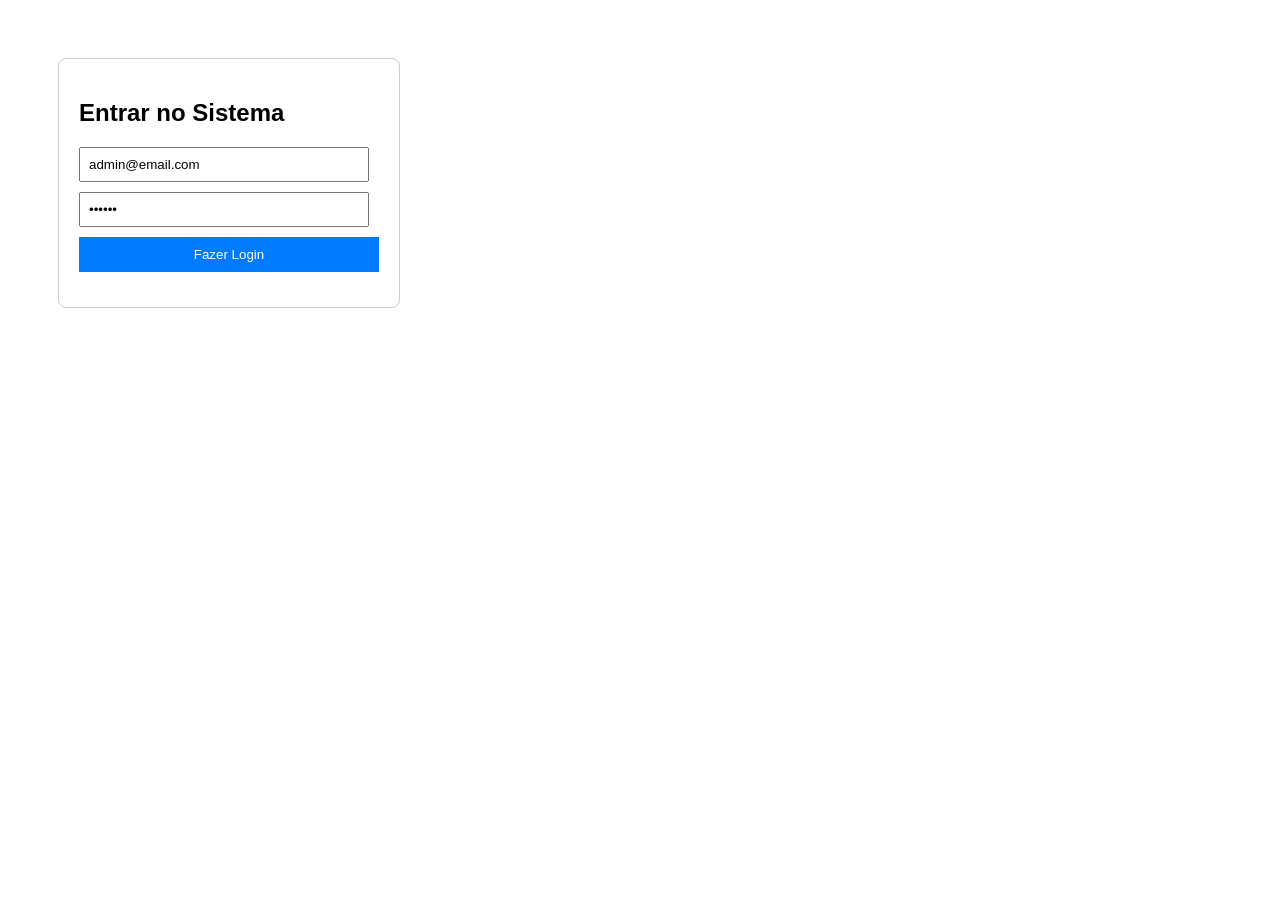
==== sistema-gestao/frontend/index.html @ c722d7df "feat: implement SPA frontend with jQuery, client CRUD, and pagination" ====
<!DOCTYPE html>
<html lang="pt-BR">
<head>
    <meta charset="UTF-8">
    <meta name="viewport" content="width=device-width, initial-scale=1.0">
    <title>Dashboard - GestãoPro</title>
    <script src="https://code.jquery.com/jquery-3.7.1.min.js"></script>
    <script src="https://cdn.jsdelivr.net/npm/bootstrap@5.3.2/dist/js/bootstrap.bundle.min.js"></script>
    <link href="https://cdn.jsdelivr.net/npm/bootstrap@5.3.2/dist/css/bootstrap.min.css" rel="stylesheet">
    <link rel="stylesheet" href="css/style.css">
    <script src="js/auth.js"></script>
    <script src="js/app.js"></script>
</head>
<body class="bg-light">
    

    <nav class="navbar navbar-expand-lg navbar-dark bg-dark shadow-sm">
        <div class="container">
            <a class="navbar-brand fw-bold" href="#">GestãoPro</a>
            <button class="navbar-toggler" type="button" data-bs-toggle="collapse" data-bs-target="#menuPrincipal">
                <span class="navbar-toggler-icon"></span>
            </button>
            <div class="collapse navbar-collapse" id="menuPrincipal">
                <ul class="navbar-nav me-auto">
                    <li class="nav-item">
                        <a class="nav-link active" id="menu-clientes">Clientes</a>
                    </li>
                    <li class="nav-item">
                        <a class="nav-link" id="menu-faturas">Faturas</a>
                    </li>
                </ul>
                <button class="btn btn-outline-danger btn-sm" id="btn-logout">Sair</button>
            </div>
        </div>
    </nav>
    <div class="modal fade" id="modalEditarCliente" tabindex="-1" aria-hidden="true">
        <div class="modal-dialog">
            <div class="modal-content">
                <div class="modal-header">
                    <h5 class="modal-title">Editar Cliente</h5>
                    <button type="button" class="btn-close" data-bs-dismiss="modal" aria-label="Fechar"></button>
                </div>
                <div class="modal-body">
                    <form id="formEditarCliente">
                        <input type="hidden" id="edit-client-id">
                            
                        <div class="mb-3">
                            <label for="edit-name" class="form-label">Nome</label>
                            <input type="text" class="form-control" id="edit-name" required>
                        </div>
                        <div class="mb-3">
                            <label for="edit-email" class="form-label">E-mail</label>
                            <input type="email" class="form-control" id="edit-email" required>
                        </div>
                        <div class="mb-3">
                            <label for="edit-phone" class="form-label">Telefone</label>
                            <input type="text" class="form-control" id="edit-phone">
                        </div>
                        <button type="submit" class="btn btn-primary w-100">Salvar Alterações</button>
                    </form>
                </div>
            </div>
        </div>
    </div>

    <main class="container mt-5">
        
        <section id="tela-clientes">
            <div class="d-flex justify-content-between align-items-center mb-4">
                <h2>Meus Clientes</h2>
                <button class="btn btn-primary" id="btn-novo-cliente">+ Novo Cliente</button>
            </div>
            
            <div class="card shadow-sm">
                <div class="card-body">
                    <table class="table table-hover align-middle">
                        <thead class="table-light">
                            <tr>
                                <th>ID</th>
                                <th>Nome</th>
                                <th>E-mail</th>
                                <th>Telefone</th>
                                <th class="text-end">Ações</th>
                            </tr>
                        </thead>
                        <tbody id="tabela-clientes">
                            <tr>
                                <td colspan="5" class="text-center text-muted py-3">Carregando clientes...</td>
                            </tr>
                        </tbody>
                    </table>
                    <nav aria-label="Navegação de clientes" class="mt-4">
                        <ul class="pagination justify-content-center" id="paginacao-clientes">
                            </ul>
                    </nav>
                </div>
            </div>
        </section>

        <section id="tela-faturas" class="d-none">
            <div class="d-flex justify-content-between align-items-center mb-4">
                <h2>Minhas Faturas</h2>
                <button class="btn btn-success" id="btn-nova-fatura">+ Nova Fatura</button>
            </div>
            
            <div class="card shadow-sm">
                <div class="card-body">
                    <table class="table table-hover align-middle">
                        <thead class="table-light">
                            <tr>
                                <th>ID</th>
                                <th>Cliente (ID)</th>
                                <th>Valor (R$)</th>
                                <th>Status</th>
                                <th>Vencimento</th>
                                <th class="text-end">Ações</th>
                            </tr>
                        </thead>
                        <tbody id="tabela-faturas">
                            <tr>
                                <td colspan="6" class="text-center text-muted py-3">Carregando faturas...</td>
                            </tr>
                        </tbody>
                    </table>
                </div>
            </div>
        </section>

    </main>
    
    </body>
</html>
---- sistema-gestao/frontend/css/style.css ----
/* css/style.css */

body {
    background-color: #f8f9fa; /* Um cinza bem clarinho pro fundo */
}

/* Transforma o ponteiro do mouse nos links da Navbar que não tem href */
.nav-link {
    cursor: pointer;
}

/* Dá um efeito suave quando as linhas da tabela forem passadas pelo mouse */
.table-hover tbody tr {
    transition: background-color 0.2s ease-in-out;
}
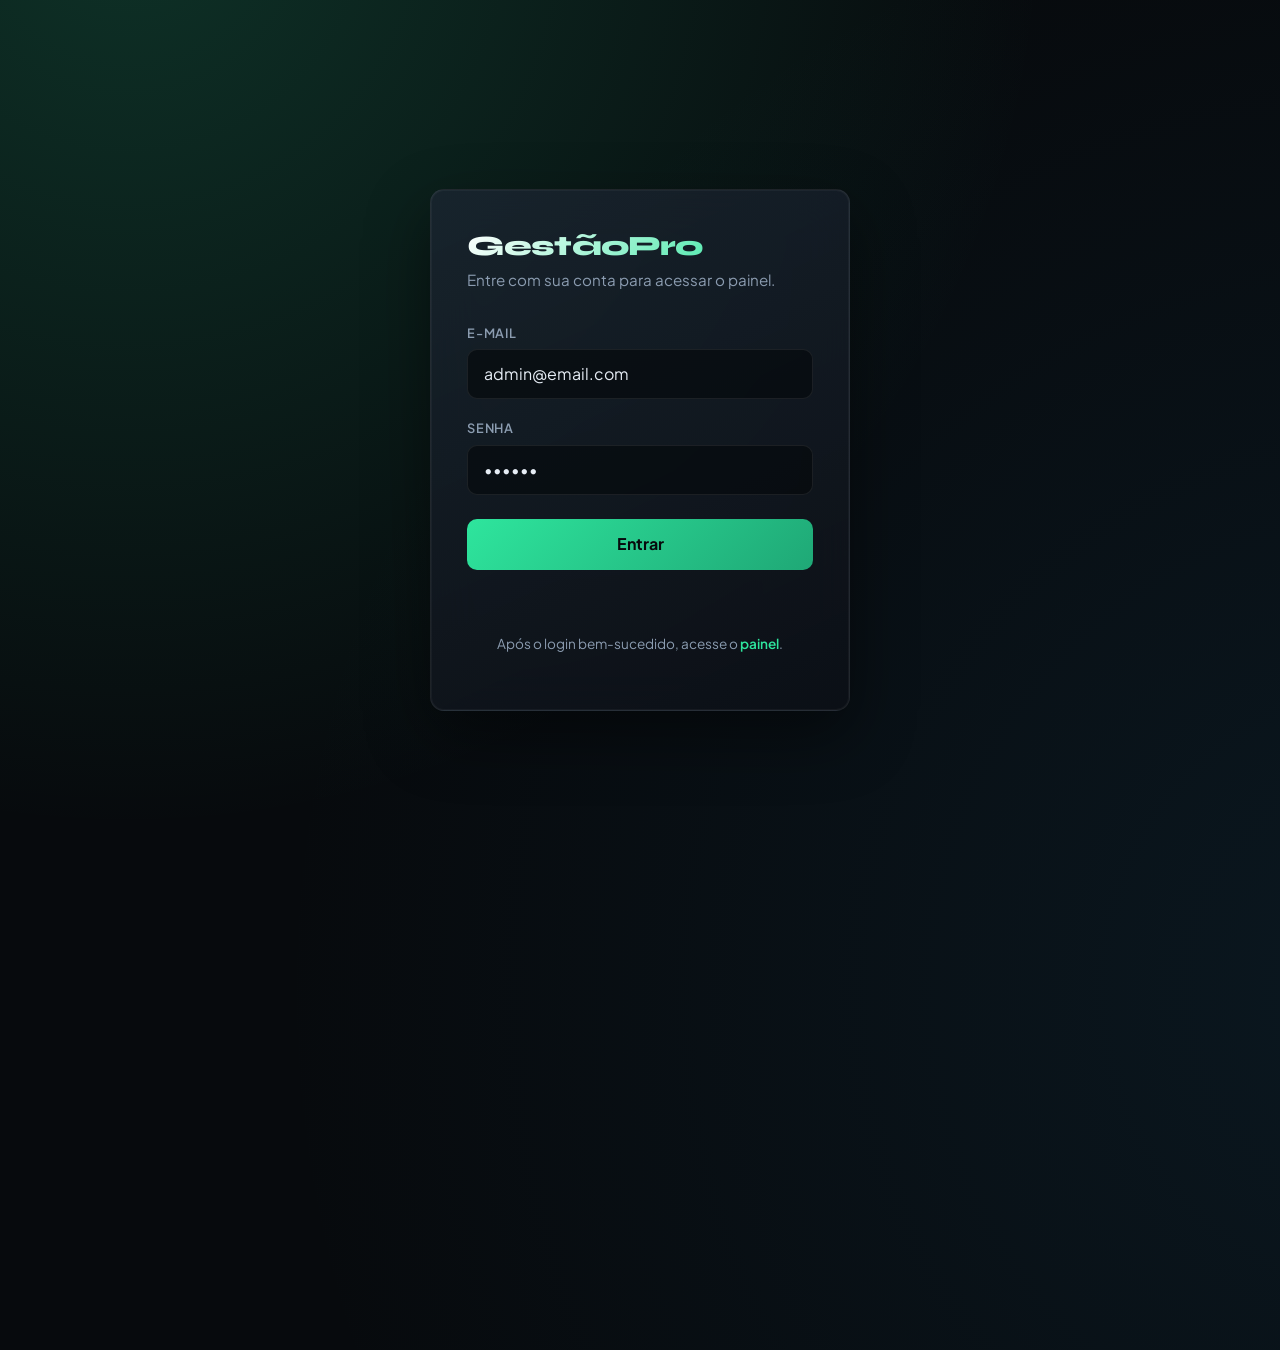
==== commit 54993c28: "feat: dashboard theme, invoice filters, and invoice CRUD in table" ====
--- a/sistema-gestao/frontend/index.html
+++ b/sistema-gestao/frontend/index.html
@@ -1,5 +1,5 @@
 <!DOCTYPE html>
-<html lang="pt-BR">
+<html lang="pt-BR" data-bs-theme="dark">
 <head>
     <meta charset="UTF-8">
     <meta name="viewport" content="width=device-width, initial-scale=1.0">
@@ -8,13 +8,10 @@
     <script src="https://cdn.jsdelivr.net/npm/bootstrap@5.3.2/dist/js/bootstrap.bundle.min.js"></script>
     <link href="https://cdn.jsdelivr.net/npm/bootstrap@5.3.2/dist/css/bootstrap.min.css" rel="stylesheet">
     <link rel="stylesheet" href="css/style.css">
-    <script src="js/auth.js"></script>
-    <script src="js/app.js"></script>
 </head>
-<body class="bg-light">
-    
-
-    <nav class="navbar navbar-expand-lg navbar-dark bg-dark shadow-sm">
+<body class="app-shell">
+
+    <nav class="navbar navbar-expand-lg navbar-dark app-navbar">
         <div class="container">
             <a class="navbar-brand fw-bold" href="#">GestãoPro</a>
             <button class="navbar-toggler" type="button" data-bs-toggle="collapse" data-bs-target="#menuPrincipal">
@@ -34,7 +31,7 @@
         </div>
     </nav>
     <div class="modal fade" id="modalEditarCliente" tabindex="-1" aria-hidden="true">
-        <div class="modal-dialog">
+        <div class="modal-dialog modal-dialog-centered">
             <div class="modal-content">
                 <div class="modal-header">
                     <h5 class="modal-title">Editar Cliente</h5>
@@ -54,7 +51,7 @@
                         </div>
                         <div class="mb-3">
                             <label for="edit-phone" class="form-label">Telefone</label>
-                            <input type="text" class="form-control" id="edit-phone">
+                            <input type="text" class="form-control" id="edit-phone" inputmode="numeric" maxlength="14" placeholder="(00)00000-0000" required>
                         </div>
                         <button type="submit" class="btn btn-primary w-100">Salvar Alterações</button>
                     </form>
@@ -62,33 +59,146 @@
             </div>
         </div>
     </div>
-
-    <main class="container mt-5">
+    <div class="modal fade" id="modalNovoCliente" tabindex="-1" aria-hidden="true">
+        <div class="modal-dialog modal-dialog-centered">
+            <div class="modal-content">
+                <div class="modal-header">
+                    <h5 class="modal-title">Novo Cliente</h5>
+                    <button type="button" class="btn-close" data-bs-dismiss="modal" aria-label="Fechar"></button>
+                </div>
+                <div class="modal-body">
+                    <form id="formNovoCliente">
+                        <div class="mb-3">
+                            <label for="novo-name" class="form-label">Nome</label>
+                            <input type="text" class="form-control" id="novo-name" required>
+                        </div>
+                        <div class="mb-3">
+                            <label for="novo-email" class="form-label">E-mail</label>
+                            <input type="email" class="form-control" id="novo-email" required>
+                        </div>
+                        <div class="mb-3">
+                            <label for="novo-phone" class="form-label">Telefone</label>
+                            <input type="text" class="form-control" id="novo-phone" inputmode="numeric" maxlength="14" placeholder="(00)00000-0000" required>
+                        </div>
+                        <button type="submit" class="btn btn-primary w-100">Cadastrar Cliente</button>
+                    </form>
+                </div>
+            </div>
+        </div>
+    </div>
+    <div class="modal fade" id="modalNovaFatura" tabindex="-1" aria-hidden="true">
+        <div class="modal-dialog modal-dialog-centered">
+            <div class="modal-content">
+                <div class="modal-header">
+                    <h5 class="modal-title">Nova Fatura</h5>
+                    <button type="button" class="btn-close" data-bs-dismiss="modal" aria-label="Fechar"></button>
+                </div>
+                <div class="modal-body">
+                    <form id="formNovaFatura">
+                        <input type="hidden" id="fatura-client-id" required>
+                        <div class="mb-3">
+                            <label for="fatura-client-name" class="form-label">Cliente</label>
+                            <input type="text" class="form-control" id="fatura-client-name" disabled>
+                        </div>
+                        <div class="mb-3">
+                            <label for="fatura-amount" class="form-label">Valor</label>
+                            <input type="number" min="0" step="0.01" class="form-control" id="fatura-amount" required>
+                        </div>
+                        <div class="mb-3">
+                            <label for="fatura-status" class="form-label">Status</label>
+                            <select class="form-select" id="fatura-status" required>
+                                <option value="pending" selected>Pendente</option>
+                                <option value="paid">Paga</option>
+                                <option value="canceled">Cancelada</option>
+                            </select>
+                        </div>
+                        <div class="mb-3">
+                            <label for="fatura-due-date" class="form-label">Vencimento</label>
+                            <input type="date" class="form-control" id="fatura-due-date" required>
+                        </div>
+                        <button type="submit" class="btn btn-success w-100">Cadastrar Fatura</button>
+                    </form>
+                </div>
+            </div>
+        </div>
+    </div>
+    <div class="modal fade" id="modalEditarFatura" tabindex="-1" aria-hidden="true">
+        <div class="modal-dialog modal-dialog-centered">
+            <div class="modal-content">
+                <div class="modal-header">
+                    <h5 class="modal-title">Editar Fatura</h5>
+                    <button type="button" class="btn-close" data-bs-dismiss="modal" aria-label="Fechar"></button>
+                </div>
+                <div class="modal-body">
+                    <form id="formEditarFatura">
+                        <input type="hidden" id="edit-fatura-id">
+                        <input type="hidden" id="edit-fatura-client-id">
+                        <div class="mb-3">
+                            <label for="edit-fatura-client-name" class="form-label">Cliente</label>
+                            <input type="text" class="form-control" id="edit-fatura-client-name" disabled>
+                        </div>
+                        <div class="mb-3">
+                            <label for="edit-fatura-amount" class="form-label">Valor</label>
+                            <input type="number" min="0" step="0.01" class="form-control" id="edit-fatura-amount" required>
+                        </div>
+                        <div class="mb-3">
+                            <label for="edit-fatura-status" class="form-label">Status</label>
+                            <select class="form-select" id="edit-fatura-status" required>
+                                <option value="pending">Pendente</option>
+                                <option value="paid">Paga</option>
+                                <option value="canceled">Cancelada</option>
+                            </select>
+                        </div>
+                        <div class="mb-3">
+                            <label for="edit-fatura-due-date" class="form-label">Vencimento</label>
+                            <input type="date" class="form-control" id="edit-fatura-due-date" required>
+                        </div>
+                        <button type="submit" class="btn btn-primary w-100">Salvar alterações</button>
+                    </form>
+                </div>
+            </div>
+        </div>
+    </div>
+
+    <main class="container app-main">
         
         <section id="tela-clientes">
-            <div class="d-flex justify-content-between align-items-center mb-4">
-                <h2>Meus Clientes</h2>
+            <div class="d-flex justify-content-between align-items-center mb-4 flex-wrap gap-3">
+                <h2 class="app-page-title mb-0">Meus Clientes</h2>
                 <button class="btn btn-primary" id="btn-novo-cliente">+ Novo Cliente</button>
             </div>
             
-            <div class="card shadow-sm">
+            <div class="card app-card">
                 <div class="card-body">
-                    <table class="table table-hover align-middle">
-                        <thead class="table-light">
-                            <tr>
-                                <th>ID</th>
-                                <th>Nome</th>
-                                <th>E-mail</th>
-                                <th>Telefone</th>
-                                <th class="text-end">Ações</th>
-                            </tr>
-                        </thead>
-                        <tbody id="tabela-clientes">
-                            <tr>
-                                <td colspan="5" class="text-center text-muted py-3">Carregando clientes...</td>
-                            </tr>
-                        </tbody>
-                    </table>
+                    <div class="row mb-4 app-filter">
+                        <div class="col-md-6 mb-2 mb-md-0">
+                            <input type="text" id="filtro-busca" class="form-control" placeholder="Digite para buscar clientes...">
+                        </div>
+                        <div class="col-md-4 mb-2 mb-md-0">
+                            <input type="date" id="filtro-data" class="form-control" title="Filtrar por data de adição">
+                        </div>
+                        <div class="col-md-2">
+                            <button class="btn btn-secondary w-100" id="btn-limpar-filtro">Limpar</button>
+                        </div>
+                    </div>
+                    <div class="app-table-wrap">
+                        <table class="table table-hover align-middle">
+                            <thead>
+                                <tr>
+                                    <th>ID</th>
+                                    <th>Nome</th>
+                                    <th>E-mail</th>
+                                    <th>Telefone</th>
+                                    <th class="text-end">Ações</th>
+                                </tr>
+                            </thead>
+                            <tbody id="tabela-clientes">
+                                <tr>
+                                    <td colspan="5" class="text-center text-muted py-3">Carregando clientes...</td>
+                                </tr>
+                            </tbody>
+                        </table>
+                    </div>
                     <nav aria-label="Navegação de clientes" class="mt-4">
                         <ul class="pagination justify-content-center" id="paginacao-clientes">
                             </ul>
@@ -98,35 +208,60 @@
         </section>
 
         <section id="tela-faturas" class="d-none">
-            <div class="d-flex justify-content-between align-items-center mb-4">
-                <h2>Minhas Faturas</h2>
-                <button class="btn btn-success" id="btn-nova-fatura">+ Nova Fatura</button>
+            <div class="d-flex justify-content-between align-items-center mb-4 flex-wrap gap-3">
+                <div>
+                    <h2 class="app-page-title mb-0" id="titulo-faturas">Minhas Faturas</h2>
+                    <p class="app-page-sub small mb-0 mt-1 d-none" id="contexto-faturas-cliente"></p>
+                </div>
+                <div class="d-flex gap-2 flex-wrap">
+                    <button type="button" class="btn btn-outline-secondary d-none" id="btn-faturas-ver-todas">Todas as faturas</button>
+                    <button class="btn btn-success" id="btn-nova-fatura">+ Nova Fatura</button>
+                </div>
             </div>
             
-            <div class="card shadow-sm">
+            <div class="card app-card">
                 <div class="card-body">
-                    <table class="table table-hover align-middle">
-                        <thead class="table-light">
-                            <tr>
-                                <th>ID</th>
-                                <th>Cliente (ID)</th>
-                                <th>Valor (R$)</th>
-                                <th>Status</th>
-                                <th>Vencimento</th>
-                                <th class="text-end">Ações</th>
-                            </tr>
-                        </thead>
-                        <tbody id="tabela-faturas">
-                            <tr>
-                                <td colspan="6" class="text-center text-muted py-3">Carregando faturas...</td>
-                            </tr>
-                        </tbody>
-                    </table>
+                    <div class="row mb-4 app-filter">
+                        <div class="col-md-6 mb-2 mb-md-0">
+                            <input type="text" id="filtro-busca-faturas" class="form-control" placeholder="Digite para buscar faturas...">
+                        </div>
+                        <div class="col-md-4 mb-2 mb-md-0">
+                            <input type="date" id="filtro-data-faturas" class="form-control" title="Filtrar por data de vencimento">
+                        </div>
+                        <div class="col-md-2">
+                            <button class="btn btn-secondary w-100" id="btn-limpar-filtro-faturas">Limpar</button>
+                        </div>
+                    </div>
+                    <div class="app-table-wrap">
+                        <table class="table table-hover align-middle">
+                            <thead>
+                                <tr>
+                                    <th>ID</th>
+                                    <th>Cliente</th>
+                                    <th>Valor (R$)</th>
+                                    <th>Status</th>
+                                    <th>Vencimento</th>
+                                    <th class="text-end">Ações</th>
+                                </tr>
+                            </thead>
+                            <tbody id="tabela-faturas">
+                                <tr>
+                                    <td colspan="6" class="text-center text-muted py-3">Carregando faturas...</td>
+                                </tr>
+                            </tbody>
+                        </table>
+                    </div>
+                    <nav aria-label="Navegação de faturas" class="mt-4">
+                        <ul class="pagination justify-content-center" id="paginacao-faturas"></ul>
+                    </nav>
                 </div>
             </div>
         </section>
 
     </main>
-    
+    <script src="js/auth.js"></script>
+    <script src="js/clients.js"></script>
+    <script src="js/invoices.js"></script>
+    <script src="js/app.js"></script>
     </body>
 </html>
